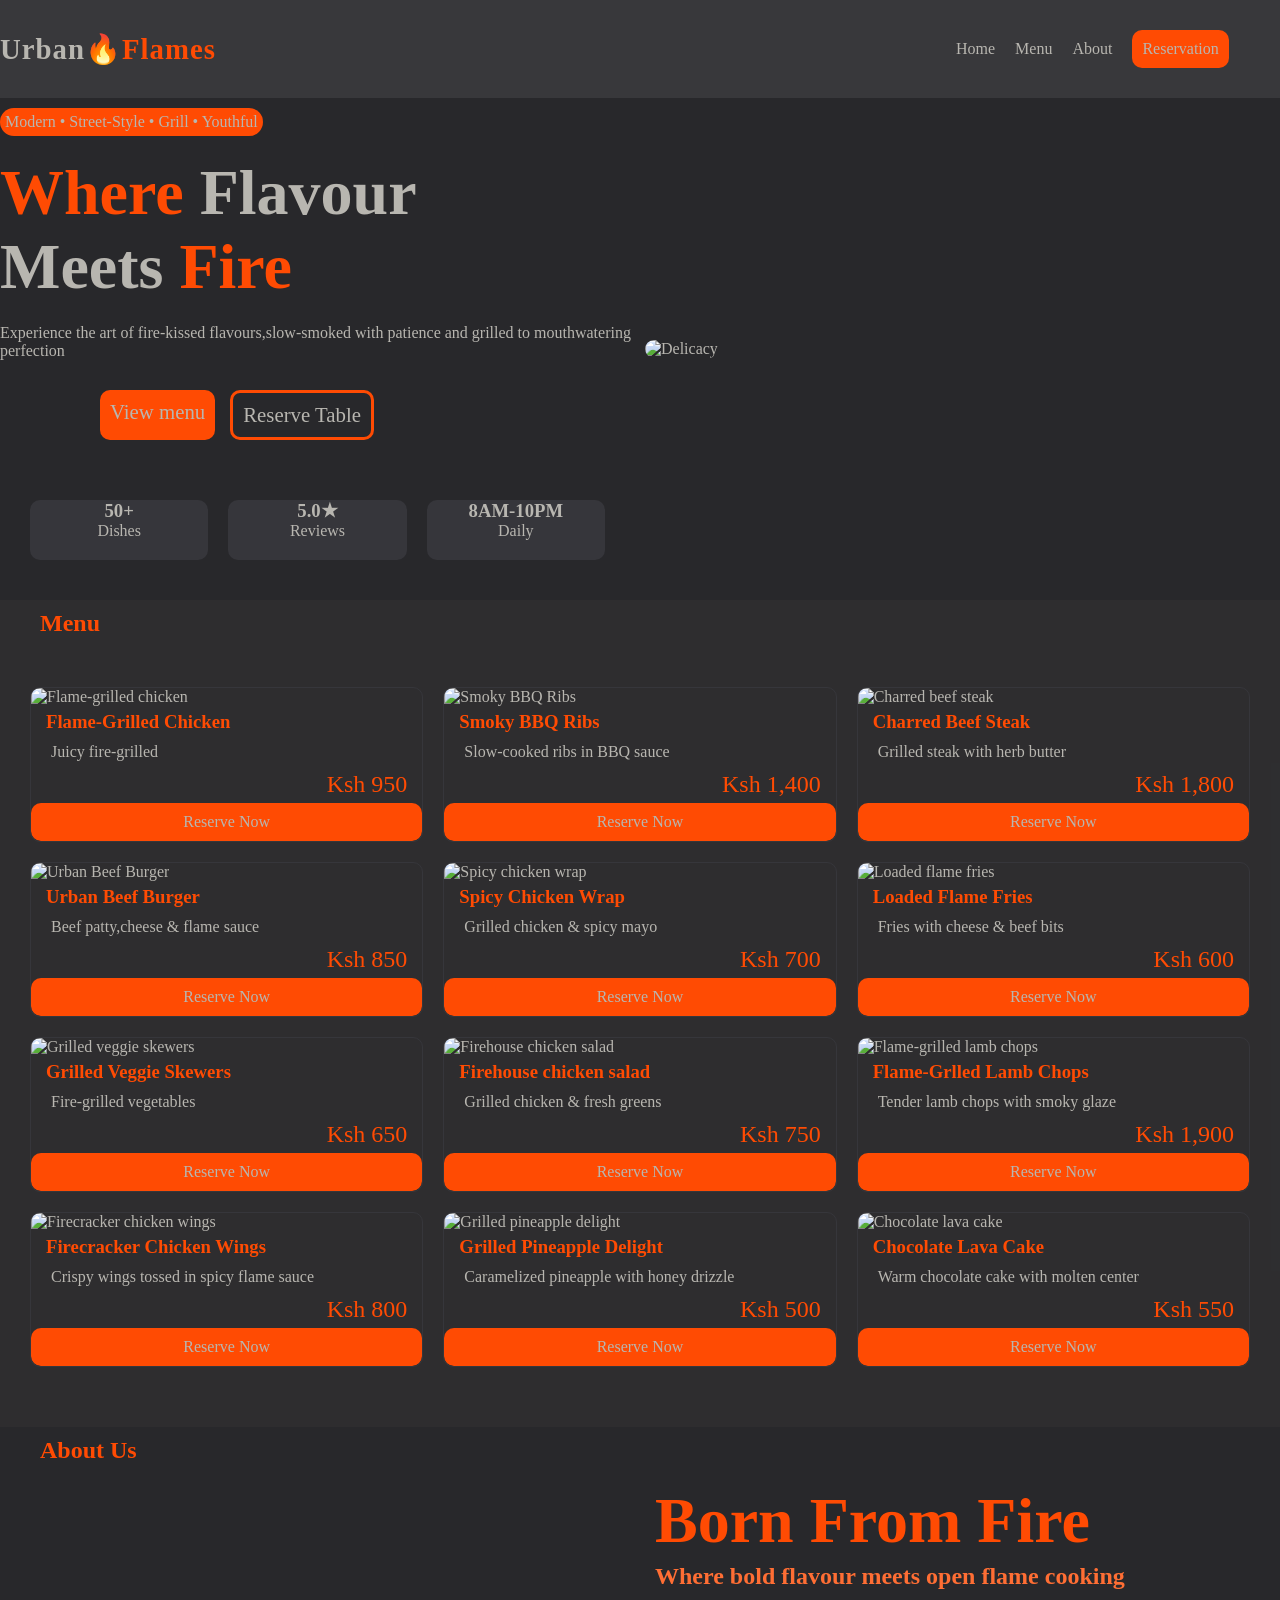
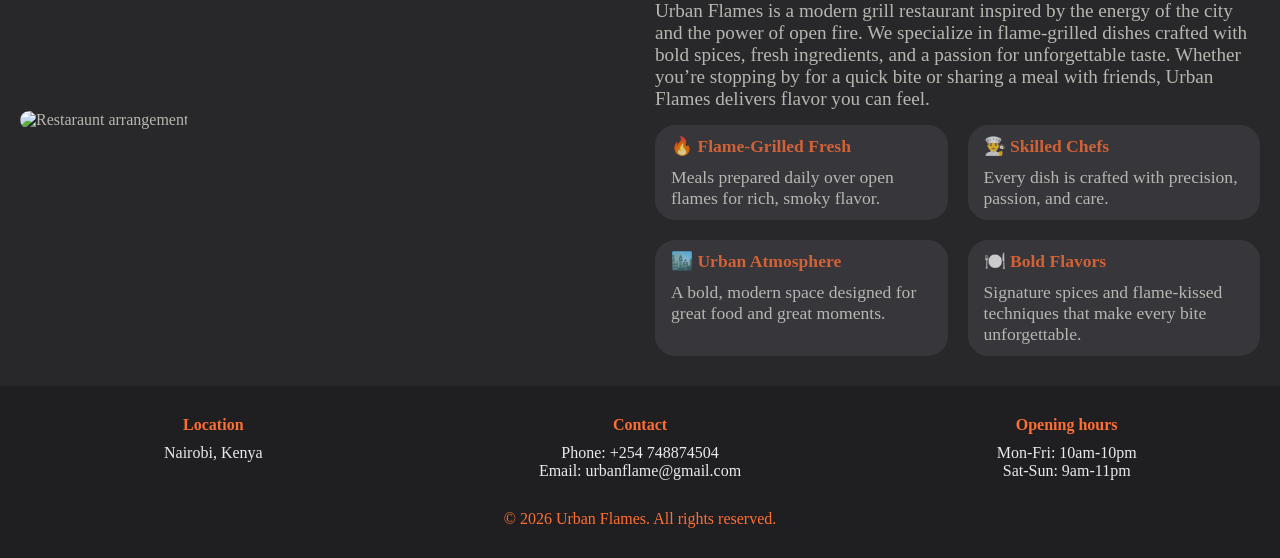
==== index.html @ 4f239ec3 "restaraunt project" ====
<!DOCTYPE html>
<html lang="en">
<head>
    <meta charset="UTF-8">
    <meta name="viewport" content="width=device-width, initial-scale=1.0">
    <title>Urban Flame</title>
    <link rel="stylesheet" href="styles.css">
    <link rel="shortcut icon" href="faviconlogo.jpg" type="image/x-icon">
</head>
<body>
    
    <!--Header/Navbar-->
    <header class="header">
        <div class=" navBar">
            <a href="#" class="logo">Urban🔥<span>Flames</span></a>

            <!-- CSS-only menu toggle -->
            <button  id="menu-toggle" class="hamburger" aria-label="Toggle Menu"> 
                <span></span><span></span><span></span>
            </button>

            <nav class="nav-links" id="nav-menu">
                <a href="#">Home</a>
                <a href="#menu">Menu</a>
                <a href="#about">About</a>
                <a href="reservation.html" class="btn">Reservation</a>
            </nav>
        </div>
    </header>

    <main> 

        <!--Hero section-->
        <section class="hero">
            <div class="hero-grid grid">
                <div class="hero-text">
                     <p class="badge">Modern • Street-Style • Grill • Youthful</p>
                    <h2 class="heading"><span>Where </span>Flavour Meets <span>Fire</span></h2>
                    <p>Experience the art of fire-kissed flavours,slow-smoked with patience and
                       grilled to mouthwatering perfection</p>
                
                    <div class="hero-actions">
                        <a href="#menu" class="btn">View menu</a>
                        <a href="reservation.html" class="btn heroBtn">Reserve Table</a>
                    </div>
                    <div class="hero-reviews">
                        <div class="highlight">
                           <h3>50+</h3>
                           <p>Dishes</p>
                        </div>
                        <div class="highlight">
                           <h3>5.0★</h3>
                           <p>Reviews</p>
                        </div>
                        <div class="highlight">
                           <h3>8AM-10PM</h3>
                           <p>Daily</p>
                        </div>
                    </div>
                </div>
                <div class="hero-image">
                    <img src="https://images.pexels.com/photos/792027/pexels-photo-792027.jpeg" alt="Delicacy" >
                </div>
            </div>
        </section>

        <!--Menu section-->
        <section id="menu" class="light-background">
            <h1 class="section-head">Menu</h1>
            <div class="menu-grid grid">
                <article class="menu-card">
                    <img src="https://images.pexels.com/photos/29173114/pexels-photo-29173114.jpeg" alt="Flame-grilled chicken">
                    <div class="card-heading">
                        <h3>Flame-Grilled Chicken</h3>
                    </div>
                    <div class="card-body">
                        <p>Juicy fire-grilled</p>
                    </div>
                    <div class="price">
                        <p>Ksh 950</p>
                    </div>
                    <div>
                        <a href="reservation.html" class="btn menuBtn">Reserve Now</a>
                    </div>
                </article>
                <article class="menu-card">
                    <img src="https://images.pexels.com/photos/29850152/pexels-photo-29850152.jpeg" alt="Smoky BBQ Ribs">
                    <div class="card-heading">
                        <h3>Smoky BBQ Ribs</h3>
                    </div>
                    <div class="card-body">
                        <p>Slow-cooked ribs in BBQ sauce</p>
                    </div>
                    <div class="price">
                        <p>Ksh 1,400</p>
                    </div>
                    <div>
                        <a href="reservation.html" class="btn menuBtn">Reserve Now</a>
                    </div>
                </article>
                <article class="menu-card">
                    <img src="https://images.pexels.com/photos/7741852/pexels-photo-7741852.jpeg" alt="Charred beef steak">
                    <div class="card-heading">
                        <h3>Charred Beef Steak</h3>
                    </div>
                    <div class="card-body">
                        <p>Grilled steak with herb butter</p>
                    </div>
                    <div class="price">
                        <p>Ksh 1,800</p>
                    </div>
                    <div>
                        <a href="reservation.html" class="btn menuBtn">Reserve Now</a>
                    </div>
                </article>
                <article class="menu-card">
                    <img src="https://images.pexels.com/photos/5745991/pexels-photo-5745991.jpeg" alt="Urban Beef Burger">
                    <div class="card-heading">
                        <h3>Urban Beef Burger</h3>
                    </div>
                    <div class="card-body">
                        <p>Beef patty,cheese & flame sauce</p>
                    </div>
                    <div class="price">
                        <p>Ksh 850</p>
                    </div>
                    <div>
                        <a href="reservation.html" class="btn menuBtn">Reserve Now</a>
                    </div>
                </article>
                <article class="menu-card">
                    <img src="https://images.pexels.com/photos/6113813/pexels-photo-6113813.jpeg" alt="Spicy chicken wrap">
                    <div class="card-heading">
                        <h3>Spicy Chicken Wrap</h3>
                    </div>
                    <div class="card-body">
                        <p>Grilled chicken & spicy mayo</p>
                    </div>
                    <div class="price">
                        <p>Ksh 700</p>
                    </div>
                    <div>
                        <a href="reservation.html" class="btn menuBtn">Reserve Now</a>
                    </div>
                </article>
                <article class="menu-card">
                    <img src="https://images.pexels.com/photos/15838896/pexels-photo-15838896.jpeg" alt="Loaded flame fries">
                    <div class="card-heading">
                        <h3>Loaded Flame Fries</h3>
                    </div>
                    <div class="card-body">
                        <p>Fries with cheese & beef bits</p>
                    </div>
                    <div class="price">
                        <p>Ksh 600</p>
                    </div>
                    <div>
                        <a href="reservation.html" class="btn menuBtn">Reserve Now</a>
                    </div>
                </article>
                <article class="menu-card">
                    <img src="https://images.pexels.com/photos/8890114/pexels-photo-8890114.jpeg" alt="Grilled veggie skewers">
                    <div class="card-heading">
                        <h3>Grilled Veggie Skewers</h3>
                    </div>
                    <div class="card-body">
                        <p>Fire-grilled vegetables</p>
                    </div>
                    <div class="price">
                        <p>Ksh 650</p>
                    </div>
                    <div>
                        <a href="reservation.html" class="btn menuBtn">Reserve Now</a>
                    </div>
                </article>
                <article class="menu-card">
                    <img src="https://images.pexels.com/photos/5774006/pexels-photo-5774006.jpeg" alt="Firehouse chicken salad">
                    <div class="card-heading">
                        <h3>Firehouse chicken salad</h3>
                    </div>
                    <div class="card-body">
                        <p>Grilled chicken & fresh greens</p>
                    </div>
                    <div class="price">
                        <p>Ksh 750</p>
                    </div>
                    <div>
                        <a href="reservation.html" class="btn menuBtn">Reserve Now</a>
                    </div>
                </article>
                <article class="menu-card">
                    <img src="https://images.pexels.com/photos/18330967/pexels-photo-18330967.jpeg" alt="Flame-grilled lamb chops">
                    <div class="card-heading">
                        <h3>Flame-Grlled Lamb Chops</h3>
                    </div>
                    <div class="card-body">
                        <p>Tender lamb chops with smoky glaze</p>
                    </div>
                    <div class="price">
                        <p>Ksh 1,900</p>
                    </div>
                    <div>
                        <a href="reservation.html" class="btn menuBtn">Reserve Now</a>
                    </div>
                </article>
                <article class="menu-card">
                    <img src="https://images.pexels.com/photos/29908653/pexels-photo-29908653.jpeg" alt="Firecracker chicken wings">
                    <div class="card-heading">
                        <h3>Firecracker Chicken Wings</h3>
                    </div>
                    <div class="card-body">
                        <p>Crispy wings tossed in spicy flame sauce</p>
                    </div>
                    <div class="price">
                        <p>Ksh 800</p>
                    </div>
                    <div>
                        <a href="reservation.html" class="btn menuBtn">Reserve Now</a>
                    </div>
                </article>
                <article class="menu-card">
                    <img src="https://images.pexels.com/photos/9093556/pexels-photo-9093556.jpeg" alt="Grilled pineapple delight">
                    <div class="card-heading">
                        <h3>Grilled Pineapple Delight</h3>
                    </div>
                    <div class="card-body">
                        <p>Caramelized pineapple with honey drizzle</p>
                    </div>
                    <div class="price">
                        <p>Ksh 500</p>
                    </div>
                    <div>
                        <a href="reservation.html" class="btn menuBtn">Reserve Now</a>
                    </div>
                </article>
                <article class="menu-card">
                    <img src="https://images.pexels.com/photos/20377567/pexels-photo-20377567.jpeg" alt="Chocolate lava cake">
                    <div class="card-heading">
                        <h3>Chocolate Lava Cake</h3>
                    </div>
                    <div class="card-body">
                        <p>Warm chocolate cake with molten center</p>
                    </div>
                    <div class="price">
                        <p>Ksh 550</p>
                    </div>
                    <div>
                        <a href="reservation.html" class="btn menuBtn">Reserve Now</a>
                    </div>
                </article>
            </div>
        </section>

        <!--About section-->
        <section id="about">
            <h1 class="section-head">About Us</h1>
            <div class="about-grid grid">
                <div class="about-image">
                    <img src="https://images.pexels.com/photos/4508641/pexels-photo-4508641.jpeg" alt="Restaraunt arrangement">
                </div>
                <div class="about-text">
                    <div class="text-about">
                        <h1>Born From Fire</h1>
                        <h3>Where bold flavour meets open flame cooking</h3>
                        <p>Urban Flames is a modern grill restaurant inspired 
                           by the energy of the city and the power of open fire.
                           We specialize in flame-grilled dishes crafted with 
                           bold spices, fresh ingredients, and a passion for 
                           unforgettable taste. Whether you’re stopping by 
                           for a quick bite or sharing a meal with friends, 
                           Urban Flames delivers flavor you can feel.
                        </p>   
                    </div>
                    <div class="icon-about grid">
                        <div class="icon">
                            <h4>🔥 Flame-Grilled Fresh</h4>
                            <p>Meals prepared daily over open flames for rich, smoky flavor.</p>
                        </div>
                        <div class="icon">
                            <h4>👨‍🍳 Skilled Chefs</h4>
                            <p>Every dish is crafted with precision, passion, and care.</p>
                        </div>
                        <div class="icon">
                            <h4>🏙️ Urban Atmosphere</h4>
                            <p>A bold, modern space designed for great food and great moments.</p>
                        </div>
                        <div class="icon">
                            <h4>🍽️ Bold Flavors</h4>
                            <p>Signature spices and flame-kissed techniques that make every bite unforgettable.</p>
                        </div>
                    </div>
                </div>
            </div>
        </section>
    </main>
    <footer class="footer">
        <div class="footer-info">
            <div class="info-block">
                <h4>Location</h4>
                <p>Nairobi, Kenya</p>
            </div>
            <div class="info-block">
                <h4>Contact</h4>
                <p>Phone: +254 748874504<br>
                   Email: urbanflame@gmail.com
                </p>   
            </div>
            <div class="info-block">
                <h4>Opening hours</h4>
                <p>
                    Mon-Fri: 10am-10pm <br>
                    Sat-Sun: 9am-11pm
                </p>
            </div>
        </div>
        <p class="copyright">
            © 2026 Urban Flames. All rights reserved.
        </p>
    </footer>
    <script src="script.js"></script>
</body>
</html>
---- styles.css ----
*{
    margin: 0;
    padding: 0;
    box-sizing: border-box;
}
body{
    background-color: #28282B;
    color: #b8b6b0;
}
a{
    text-decoration: none;
    background-color: inherit;
    color: #b8b6b0;
}
img{
    width: 100%;
    height: auto;
}
section{
    padding: 10px 0;
    scroll-margin-top: 90px;
}
.light-background{
    background-color: #4241413a;
}
/*------------------
   smooth scrolling
---------------------*/   
html{
    scroll-behavior: smooth;
}

/*------------------
   Navbar/Header
---------------------*/   

.navBar{
    display: flex;
    align-items: center;
    justify-content: space-between;
    padding: 10px 0;
    gap: 16px;
    width: 100%;

}
.header{
    position: sticky;
    z-index: 50;
    top: 0;
    background-color: rgb(56, 56, 59);
    backdrop-filter: blur(10px);
}
.logo{
    font-size: 1.8em;
    font-weight: 600;
    color: #b8b6b0;
    letter-spacing: 1.0px;
}
.logo span{
    color: #ff4b03;
}
.nav-links{
    display: flex;
    gap: 20px;
    padding: 20px 4%;
    align-items: center;
}
.btn{
    display: inline-block;
    background-color: #ff4b03;
    padding: 10px;
    border: none;
    border-radius: 10px;
}
.btn:hover{
    background-color: #ff6e34 ;
    transform: translateY(-2px);
    transition: 0.25s;
    opacity: 2.5px;
    color: white;
}
.hamburger{
    display: none;
}

@media(max-width:450px){
    .nav-links{
        display: none;
        flex-direction: column;
        position: absolute;
        top: 50px;
        width: 100%;
        background-color: #36363b;
        padding: 20px;
        align-items: flex-start;
    }
    .nav-links a{
        width: 100%;
    }
    .hamburger{
        display: flex;
        flex-direction: column;
        gap: 5px;
        background: none;
        border: none;
        cursor: pointer;
    }
    .hamburger span{
        display: block;
        width: 25px;
        height: 2px;
        background-color: #ff4b03;
        transition: 0.3s;
        margin-right: 10px;
    }
    .nav-links.active{
        display: flex;
    }
}

/*------------------
      Hero
---------------------*/  

.hero-grid{
    display: grid;
    grid-template-columns:1fr 1fr;
    gap: 10px;
    align-items: center;
    position: relative;
}
.hero-image img{
    border-radius: 20px;
}
.badge{
    display: inline-block;
    background-color: #ff4b03;
    width: fit-content;
    padding: 5px;
    border-radius: 999px;
    margin-bottom: 20px;
}
.heading{
    font-size: 4em;
    margin-bottom: 20px;
    max-width: 15ch;
}
.heading span{
    color: #ff4b03;
}
.hero-text p{
    margin-bottom: 20px;
}
.hero-actions{
    display: flex;
    gap: 15px;
    margin: 30px;
    margin-left: 100px;
}
.hero-actions a{
    font-size: 1.3em;
}
.heroBtn{
    background-color: inherit;
    border: 3px solid #ff4b03;
}
.hero-reviews{
    display: grid;
    grid-template-columns:1fr 1fr 1fr;
    padding: 20px;
}
.highlight{
    background-color: #36363b;
    margin: 10px;
    border-radius: 10px;
    text-align: center;
    height: fit-content;
    align-items: center;
}

/*------------------
      Tablet
---------------------*/

@media(min-width:450px){
    .hero-grid{
        grid-template-columns: 1fr;
    }
}

/*------------------
      Desktop
---------------------*/
@media(min-width:900px){
    .hero-grid{
        grid-template-columns: 1fr 1fr;
    }
}


/*------------------
      Menu
---------------------*/

.section-head{
    color: #ff4b03;
    margin-left: 40px;
}
.menu-grid{
    display: grid;
    grid-template-columns: 1fr 1fr 1fr;
    gap: 20px;
    padding: 50px 30px;
}
.menu-card{
    border-radius: 10px;
    border: 1px solid #36363b;
    overflow: hidden;
}
.card-heading{
    color: #ff4b03;
    margin-left: 10px;
    padding: 5px;
}
.card-body{
    margin-left: 15px;
    padding: 5px;
}
.price{
    text-align: right;
    margin-right: 10px;
    color: #ff4b03;
    font-size: 1.5em;
    padding: 5px;
}
.menuBtn{
    width: 100%;
    text-align: center;
    border: none;
}
.menu-card img{
    height: auto;
}

/*------------------
      Tablet
---------------------*/

@media(min-width:450px){
    .menu-grid{
        grid-template-columns: 1fr 1fr;
    }
}

/*------------------
      Desktop
---------------------*/
@media(min-width:900px){
    .menu-grid{
        grid-template-columns: 1fr 1fr 1fr;
    }
}


/*------------------
      About
---------------------*/

.about-grid{
    display: grid;
    grid-template-columns: 1fr 1fr;
    padding: 20px;
    column-gap: 30px;
    align-items: center;
   
}
.about-image img{
    border: none;
    border-radius: 20px;
    height: auto;
    width: 100%;
}
.text-about h1{
    color: #ff4b03;
    margin-bottom: 5px;
    font-size: 4em;
}
.text-about h3{
    color: #ff6e34;
    margin-bottom: 10px;
    font-size: 1.5em;
}
.text-about p{
    font-size: 1.2em;
    margin-bottom: 15px;
}
.icon-about{
    display: grid;
    grid-template-columns: 1fr 1fr;
    gap: 20px;
    font-size: 1.1em;
}
.icon{
    border: 1px solid #36363b;
    border-radius: 20px;
    padding: 10px 15px;
    background-color: #36363b;
}
.icon h4{
    color: #ff6e34c6;
    margin-bottom: 10px;
}

/*------------------
      Tablet
---------------------*/

@media(min-width:450px){
    .about-grid{
        grid-template-columns: 1fr;
    }
}

/*------------------
      Desktop
---------------------*/
@media(min-width:900px){
    .about-grid{
        grid-template-columns: 1fr 1fr;
    }
}


/*------------------
      Mobile
---------------------*/

@media(max-width:450px){
    .grid{
        grid-template-columns: 1fr;
    }
    section{
        scroll-margin-top: 60px;
    }
    .hero-actions{
        margin: 10px;
    }
}

/*--------------------
    Reservation Page
---------------------*/

.reservation{
    padding: 0;
}

.reserve-image img{
    width: 100%;
    height: 300px;
    object-fit: cover;
    object-position: 50% 60%;
}
.form{
    display: grid;
    grid-template-columns: 1fr 1fr 1fr;
    column-gap: 30px;
    margin-top: 30px;
    margin-left: 30px;
    font-size: 1.2em;
}
.form-row{
    display: grid;
    grid-template-columns:1fr 1fr;
    column-gap: 60px;
    align-items: center;
    margin-top: 10px;
}
.field{
    display: grid;
    grid-template-columns: 1fr;
    margin-top: 10px;
}
label{
    color: #ff4b03;
}
.input-field{
    background-color: #36363b;
    color: #b8b6b0;
    padding: 7px;
}
.textarea-field{
    background-color: #36363b;
    color: #b8b6b0;
    font-family: helvetica;
    font-size: 15px;
    border-radius: 5px;
    padding: 5px;
    margin-right: 10px;
}
.reserveBtn{
    margin: 10px;
    font-size: 20px;
    color: #b8b6b0;
}
.homeBtn{
    width: 100px;
    text-align: center;
    font-size: 20px;
}
#alertBox{
    display: none;
    padding: 12px;
    margin-top: 12px;
    border-radius: 6px;
    font-size: 14px;
}
.success{
    background-color: #36363b;
    color: greenyellow;
}

/*------------------
      Mobile
---------------------*/

@media(max-width:450px){
    .form{
        grid-template-columns: 1fr;
        margin-right: 30px;
    }
    .form-row{
        grid-template-columns: 1fr;
    }

}

/*------------------
      Tablet
---------------------*/

@media(min-width:450px){
    .form{
        grid-template-columns: 1fr 1fr;
    }
    .form-row{
        grid-template-columns: 1fr;
    }
}

/*------------------
      Desktop
---------------------*/
@media(min-width:900px){
    .form{
        grid-template-columns: 1fr 1fr 1fr;
    }
}
.footer{
    background-color: #1f1f22;
    color: #eaeaea;
    text-align: center;
    padding-bottom: 30px;
}
.footer-info{
    display: grid;
    grid-template-columns: 1fr 1fr 1fr;
    padding-top: 30px;
}
.copyright{
    margin-top: 30px;
    color: #ff6e34;
}
.info-block h4{
    color: #ff6e34;
    margin-bottom: 10px;
}   

/*------------------
      Mobile
---------------------*/
@media(max-width:450px){
    .footer-info{
        grid-template-columns: 1fr;
        row-gap: 30px;
    }
    
}
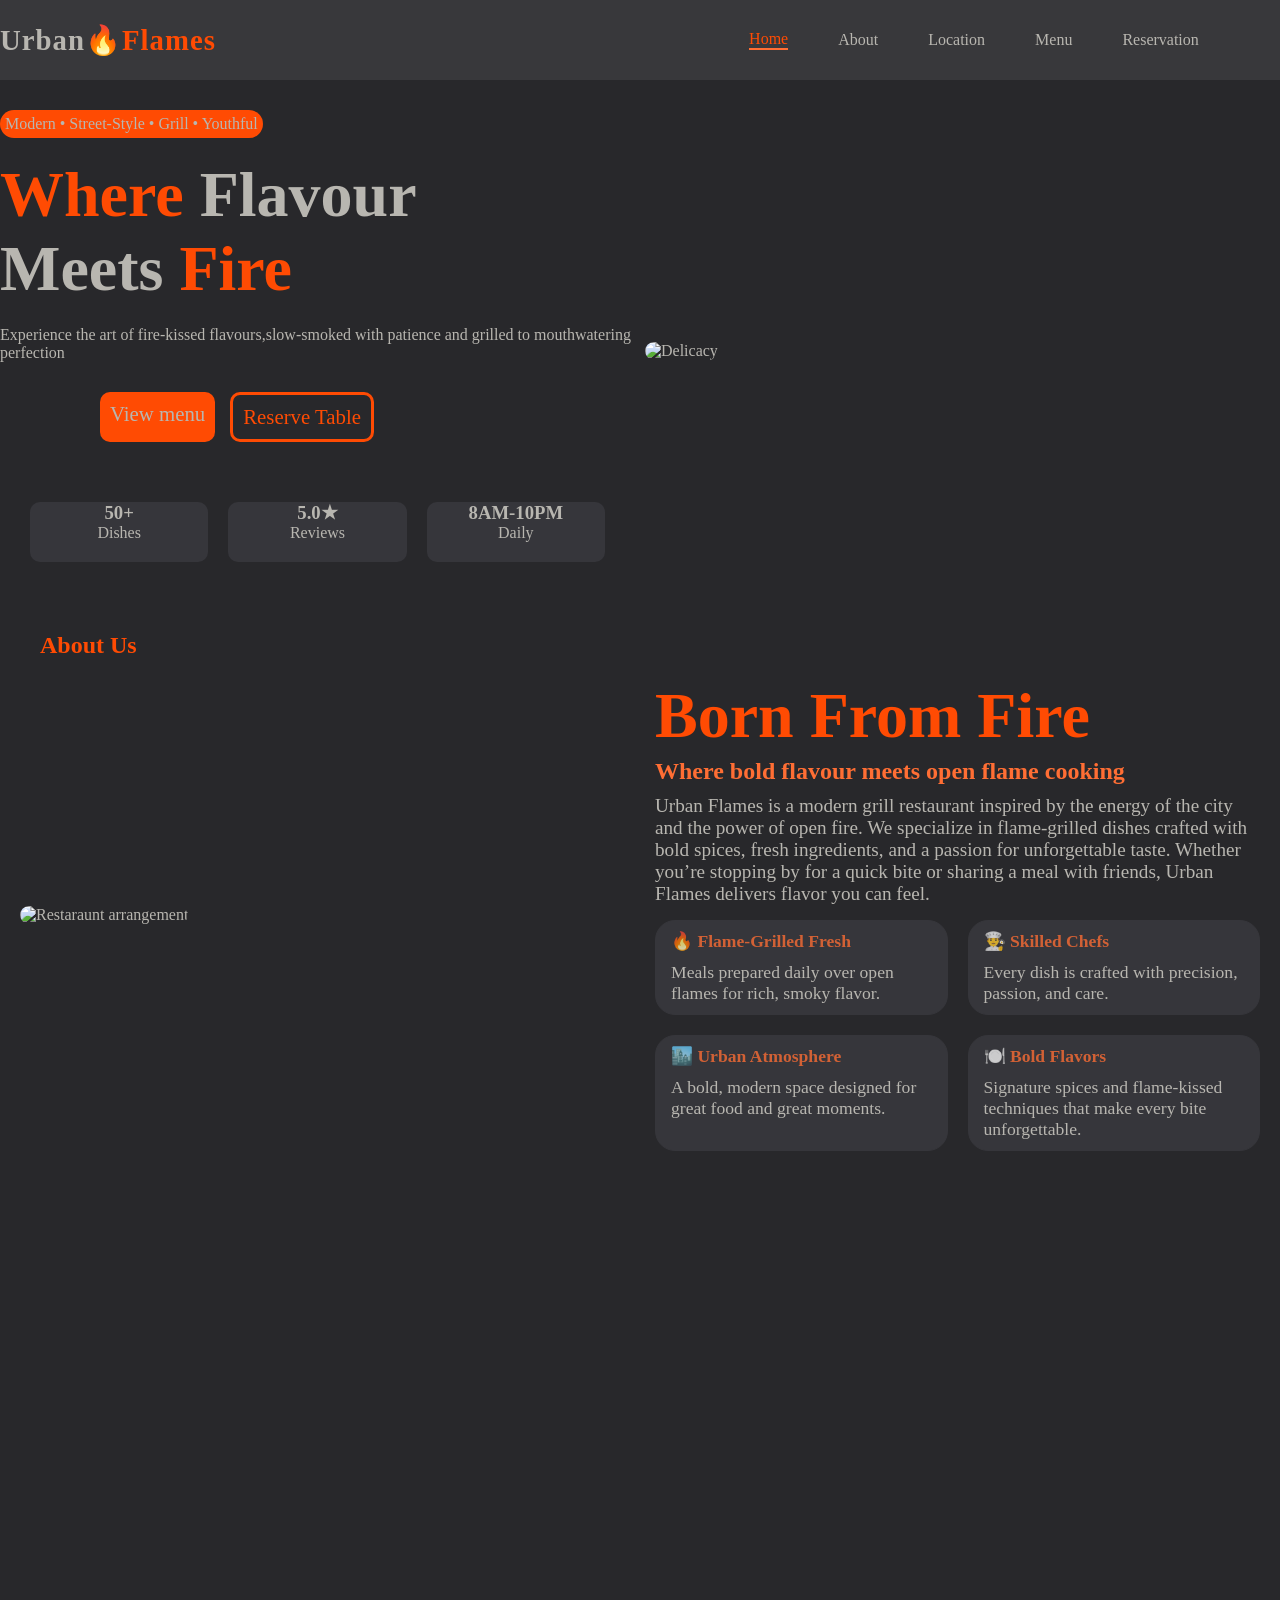
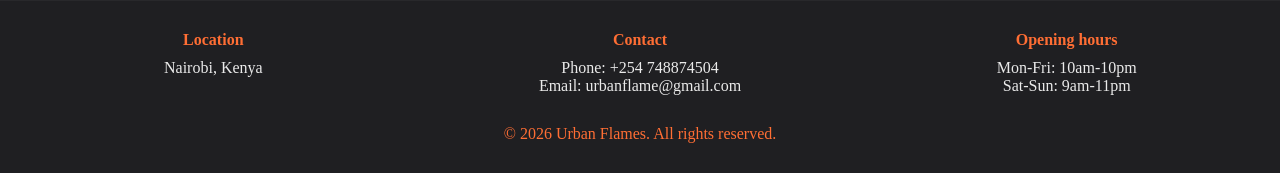
==== commit 17b30145: "website update" ====
--- a/index.html
+++ b/index.html
@@ -4,14 +4,14 @@
     <meta charset="UTF-8">
     <meta name="viewport" content="width=device-width, initial-scale=1.0">
     <title>Urban Flame</title>
+    <link rel="shortcut icon" href="faviconlogo.jpg" type="image/x-icon">
     <link rel="stylesheet" href="styles.css">
-    <link rel="shortcut icon" href="faviconlogo.jpg" type="image/x-icon">
 </head>
 <body>
     
     <!--Header/Navbar-->
     <header class="header">
-        <div class=" navBar">
+        <div class="navBar">
             <a href="#" class="logo">Urban🔥<span>Flames</span></a>
 
             <!-- CSS-only menu toggle -->
@@ -20,10 +20,11 @@
             </button>
 
             <nav class="nav-links" id="nav-menu">
-                <a href="#">Home</a>
-                <a href="#menu">Menu</a>
-                <a href="#about">About</a>
-                <a href="reservation.html" class="btn">Reservation</a>
+                <a href="#hero" class="navBtn home-active">Home</a>
+                <a href="#about" class="navBtn about-active">About</a>
+                <a href="#map" class="navBtn map-active">Location</a>
+                <a href="menu.html" class="navBtn">Menu</a>
+                <a href="reservation.html" class="navBtn">Reservation</a>
             </nav>
         </div>
     </header>
@@ -31,7 +32,7 @@
     <main> 
 
         <!--Hero section-->
-        <section class="hero">
+        <section id="hero">
             <div class="hero-grid grid">
                 <div class="hero-text">
                      <p class="badge">Modern • Street-Style • Grill • Youthful</p>
@@ -40,7 +41,7 @@
                        grilled to mouthwatering perfection</p>
                 
                     <div class="hero-actions">
-                        <a href="#menu" class="btn">View menu</a>
+                        <a href="menu.html" class="btn">View menu</a>
                         <a href="reservation.html" class="btn heroBtn">Reserve Table</a>
                     </div>
                     <div class="hero-reviews">
@@ -64,192 +65,7 @@
             </div>
         </section>
 
-        <!--Menu section-->
-        <section id="menu" class="light-background">
-            <h1 class="section-head">Menu</h1>
-            <div class="menu-grid grid">
-                <article class="menu-card">
-                    <img src="https://images.pexels.com/photos/29173114/pexels-photo-29173114.jpeg" alt="Flame-grilled chicken">
-                    <div class="card-heading">
-                        <h3>Flame-Grilled Chicken</h3>
-                    </div>
-                    <div class="card-body">
-                        <p>Juicy fire-grilled</p>
-                    </div>
-                    <div class="price">
-                        <p>Ksh 950</p>
-                    </div>
-                    <div>
-                        <a href="reservation.html" class="btn menuBtn">Reserve Now</a>
-                    </div>
-                </article>
-                <article class="menu-card">
-                    <img src="https://images.pexels.com/photos/29850152/pexels-photo-29850152.jpeg" alt="Smoky BBQ Ribs">
-                    <div class="card-heading">
-                        <h3>Smoky BBQ Ribs</h3>
-                    </div>
-                    <div class="card-body">
-                        <p>Slow-cooked ribs in BBQ sauce</p>
-                    </div>
-                    <div class="price">
-                        <p>Ksh 1,400</p>
-                    </div>
-                    <div>
-                        <a href="reservation.html" class="btn menuBtn">Reserve Now</a>
-                    </div>
-                </article>
-                <article class="menu-card">
-                    <img src="https://images.pexels.com/photos/7741852/pexels-photo-7741852.jpeg" alt="Charred beef steak">
-                    <div class="card-heading">
-                        <h3>Charred Beef Steak</h3>
-                    </div>
-                    <div class="card-body">
-                        <p>Grilled steak with herb butter</p>
-                    </div>
-                    <div class="price">
-                        <p>Ksh 1,800</p>
-                    </div>
-                    <div>
-                        <a href="reservation.html" class="btn menuBtn">Reserve Now</a>
-                    </div>
-                </article>
-                <article class="menu-card">
-                    <img src="https://images.pexels.com/photos/5745991/pexels-photo-5745991.jpeg" alt="Urban Beef Burger">
-                    <div class="card-heading">
-                        <h3>Urban Beef Burger</h3>
-                    </div>
-                    <div class="card-body">
-                        <p>Beef patty,cheese & flame sauce</p>
-                    </div>
-                    <div class="price">
-                        <p>Ksh 850</p>
-                    </div>
-                    <div>
-                        <a href="reservation.html" class="btn menuBtn">Reserve Now</a>
-                    </div>
-                </article>
-                <article class="menu-card">
-                    <img src="https://images.pexels.com/photos/6113813/pexels-photo-6113813.jpeg" alt="Spicy chicken wrap">
-                    <div class="card-heading">
-                        <h3>Spicy Chicken Wrap</h3>
-                    </div>
-                    <div class="card-body">
-                        <p>Grilled chicken & spicy mayo</p>
-                    </div>
-                    <div class="price">
-                        <p>Ksh 700</p>
-                    </div>
-                    <div>
-                        <a href="reservation.html" class="btn menuBtn">Reserve Now</a>
-                    </div>
-                </article>
-                <article class="menu-card">
-                    <img src="https://images.pexels.com/photos/15838896/pexels-photo-15838896.jpeg" alt="Loaded flame fries">
-                    <div class="card-heading">
-                        <h3>Loaded Flame Fries</h3>
-                    </div>
-                    <div class="card-body">
-                        <p>Fries with cheese & beef bits</p>
-                    </div>
-                    <div class="price">
-                        <p>Ksh 600</p>
-                    </div>
-                    <div>
-                        <a href="reservation.html" class="btn menuBtn">Reserve Now</a>
-                    </div>
-                </article>
-                <article class="menu-card">
-                    <img src="https://images.pexels.com/photos/8890114/pexels-photo-8890114.jpeg" alt="Grilled veggie skewers">
-                    <div class="card-heading">
-                        <h3>Grilled Veggie Skewers</h3>
-                    </div>
-                    <div class="card-body">
-                        <p>Fire-grilled vegetables</p>
-                    </div>
-                    <div class="price">
-                        <p>Ksh 650</p>
-                    </div>
-                    <div>
-                        <a href="reservation.html" class="btn menuBtn">Reserve Now</a>
-                    </div>
-                </article>
-                <article class="menu-card">
-                    <img src="https://images.pexels.com/photos/5774006/pexels-photo-5774006.jpeg" alt="Firehouse chicken salad">
-                    <div class="card-heading">
-                        <h3>Firehouse chicken salad</h3>
-                    </div>
-                    <div class="card-body">
-                        <p>Grilled chicken & fresh greens</p>
-                    </div>
-                    <div class="price">
-                        <p>Ksh 750</p>
-                    </div>
-                    <div>
-                        <a href="reservation.html" class="btn menuBtn">Reserve Now</a>
-                    </div>
-                </article>
-                <article class="menu-card">
-                    <img src="https://images.pexels.com/photos/18330967/pexels-photo-18330967.jpeg" alt="Flame-grilled lamb chops">
-                    <div class="card-heading">
-                        <h3>Flame-Grlled Lamb Chops</h3>
-                    </div>
-                    <div class="card-body">
-                        <p>Tender lamb chops with smoky glaze</p>
-                    </div>
-                    <div class="price">
-                        <p>Ksh 1,900</p>
-                    </div>
-                    <div>
-                        <a href="reservation.html" class="btn menuBtn">Reserve Now</a>
-                    </div>
-                </article>
-                <article class="menu-card">
-                    <img src="https://images.pexels.com/photos/29908653/pexels-photo-29908653.jpeg" alt="Firecracker chicken wings">
-                    <div class="card-heading">
-                        <h3>Firecracker Chicken Wings</h3>
-                    </div>
-                    <div class="card-body">
-                        <p>Crispy wings tossed in spicy flame sauce</p>
-                    </div>
-                    <div class="price">
-                        <p>Ksh 800</p>
-                    </div>
-                    <div>
-                        <a href="reservation.html" class="btn menuBtn">Reserve Now</a>
-                    </div>
-                </article>
-                <article class="menu-card">
-                    <img src="https://images.pexels.com/photos/9093556/pexels-photo-9093556.jpeg" alt="Grilled pineapple delight">
-                    <div class="card-heading">
-                        <h3>Grilled Pineapple Delight</h3>
-                    </div>
-                    <div class="card-body">
-                        <p>Caramelized pineapple with honey drizzle</p>
-                    </div>
-                    <div class="price">
-                        <p>Ksh 500</p>
-                    </div>
-                    <div>
-                        <a href="reservation.html" class="btn menuBtn">Reserve Now</a>
-                    </div>
-                </article>
-                <article class="menu-card">
-                    <img src="https://images.pexels.com/photos/20377567/pexels-photo-20377567.jpeg" alt="Chocolate lava cake">
-                    <div class="card-heading">
-                        <h3>Chocolate Lava Cake</h3>
-                    </div>
-                    <div class="card-body">
-                        <p>Warm chocolate cake with molten center</p>
-                    </div>
-                    <div class="price">
-                        <p>Ksh 550</p>
-                    </div>
-                    <div>
-                        <a href="reservation.html" class="btn menuBtn">Reserve Now</a>
-                    </div>
-                </article>
-            </div>
-        </section>
+       
 
         <!--About section-->
         <section id="about">
@@ -293,6 +109,9 @@
             </div>
         </section>
     </main>
+    <section id="map">
+    <div id="map"></div>
+    </section>
     <footer class="footer">
         <div class="footer-info">
             <div class="info-block">
@@ -318,5 +137,6 @@
         </p>
     </footer>
     <script src="script.js"></script>
+    <script src="https://maps.googleapis.com/maps/api/js?key=AIzaSyAB6ENoQaEYWR7uDJeWXhdv9VmXGwQdR0s&callback=initMap" async defer></script>
 </body>
 </html>
--- a/styles.css
+++ b/styles.css
@@ -17,6 +17,7 @@
     height: auto;
 }
 section{
+    margin-top: 20px;
     padding: 10px 0;
     scroll-margin-top: 90px;
 }
@@ -28,6 +29,23 @@
 ---------------------*/   
 html{
     scroll-behavior: smooth;
+}
+.overlay{
+    position: fixed;
+    top: 0;
+    left: 0;
+    width: 100%;
+    height: 100%;
+    background-color: rgba(0,0,0,0.4);
+    backdrop-filter: blur(5px);
+    opacity: 0;
+    pointer-events: none;
+    transition: 0.3s;
+    z-index: 51;
+}
+.overlay.active{
+    opacity: 1;
+    pointer-events: all;
 }
 
 /*------------------
@@ -78,6 +96,37 @@
     transition: 0.25s;
     opacity: 2.5px;
     color: white;
+}
+.navBtn:hover{
+    color: #ff6e34;
+    transition: 0.25s;
+}
+.navBtn{
+    background-color: inherit;
+    color: #b8b6b0;
+    border: none;
+    margin-right: 30px;
+}
+.navBtn.active{
+    color: #ff4b03;
+    border-bottom: 2px solid #ff6e34;
+}
+.cartBtn{
+    display: flex;
+    position: relative;
+}
+.itemNumber{
+    display: none;
+    position: absolute;
+    text-align: center;
+    font-size: 15px;
+    left: 60px;
+    bottom: 20px;
+    color: #1f1f22;
+    background-color: #ff4b03;
+    border-radius: 50%;
+    height: 15px;
+    width: 15px;
 }
 .hamburger{
     display: none;
@@ -163,6 +212,7 @@
 .heroBtn{
     background-color: inherit;
     border: 3px solid #ff4b03;
+    color: #ff4b03;
 }
 .hero-reviews{
     display: grid;
@@ -202,6 +252,7 @@
       Menu
 ---------------------*/
 
+
 .section-head{
     color: #ff4b03;
     margin-left: 40px;
@@ -237,10 +288,78 @@
     width: 100%;
     text-align: center;
     border: none;
+    font-size: 1.3em;
 }
 .menu-card img{
     height: auto;
 }
+.menu-btn{
+    color: #ff4b03;
+    border-bottom: 2px solid #ff6e34;
+}
+
+/*------------------
+      CART
+---------------------*/
+
+.cart-window{
+    display: flex;
+    flex-direction: column;
+    position: fixed;
+    top: 0;
+    right: 50%;
+    transform: translate(-50%, -50%);
+    width: 500px;
+    height: 100%;
+    padding: 15px;
+    border-radius: 20px;
+    background-color: #36363b;
+    transition: 0.3s;
+    z-index: 60;
+}
+.cart-header{
+    display: flex;
+    justify-content: space-between;
+    align-items: center;
+    margin-bottom: 15px;
+}
+.cart-header h3{
+    color: #ff4b03;
+}
+.closeCart{
+    background-color: inherit;
+    color: #b8b6b0;
+    border: none;
+    cursor: pointer;
+    transition: 0.25s;
+}
+.closeCart:hover{
+    color: #ff4b03;
+}
+.hidden{
+    transform: translateY(200%);
+}
+.cart-window.active{
+    transform: translateY(0);
+}
+.cart-footer{
+    margin-top: auto;
+}
+
+/*------------------
+      Mobile
+---------------------*/
+@media(max-width:450px){
+    .cart-window{
+        position: fixed;
+        top: 0;
+        right: 0;
+        width: 100%;
+        border-radius: 0;
+        
+    }
+}
+
 
 /*------------------
       Tablet
@@ -250,6 +369,13 @@
     .menu-grid{
         grid-template-columns: 1fr 1fr;
     }
+    .cart-window{
+        position: fixed;
+        top: 0;
+        right: 0;
+        width: 100%;
+        border-radius: 0;
+    }
 }
 
 /*------------------
@@ -258,6 +384,12 @@
 @media(min-width:900px){
     .menu-grid{
         grid-template-columns: 1fr 1fr 1fr;
+    }
+    .cart-window{
+        position: fixed;
+        top: 0;
+        right: 30%;
+        width: 500px;
     }
 }
 
@@ -347,6 +479,14 @@
     }
 }
 
+/*------------------
+      Map
+---------------------*/
+#map{
+    width: 100%;
+    height: 400px;
+}
+
 /*--------------------
     Reservation Page
 ---------------------*/
@@ -368,6 +508,7 @@
     margin-top: 30px;
     margin-left: 30px;
     font-size: 1.2em;
+    padding-bottom: 30px;
 }
 .form-row{
     display: grid;
@@ -403,10 +544,17 @@
     font-size: 20px;
     color: #b8b6b0;
 }
-.homeBtn{
-    width: 100px;
-    text-align: center;
-    font-size: 20px;
+.nav-link{
+    background-color: #ff4b03;
+    padding: 5px 10px;
+    border-radius: 10px;
+    font-size: 1.1em;
+    letter-spacing: 1.0px;
+    transition: 0.25s;
+}
+.nav-link:hover{
+    color: #eaeaea;
+    transform: translateY(-2px);
 }
 #alertBox{
     display: none;
